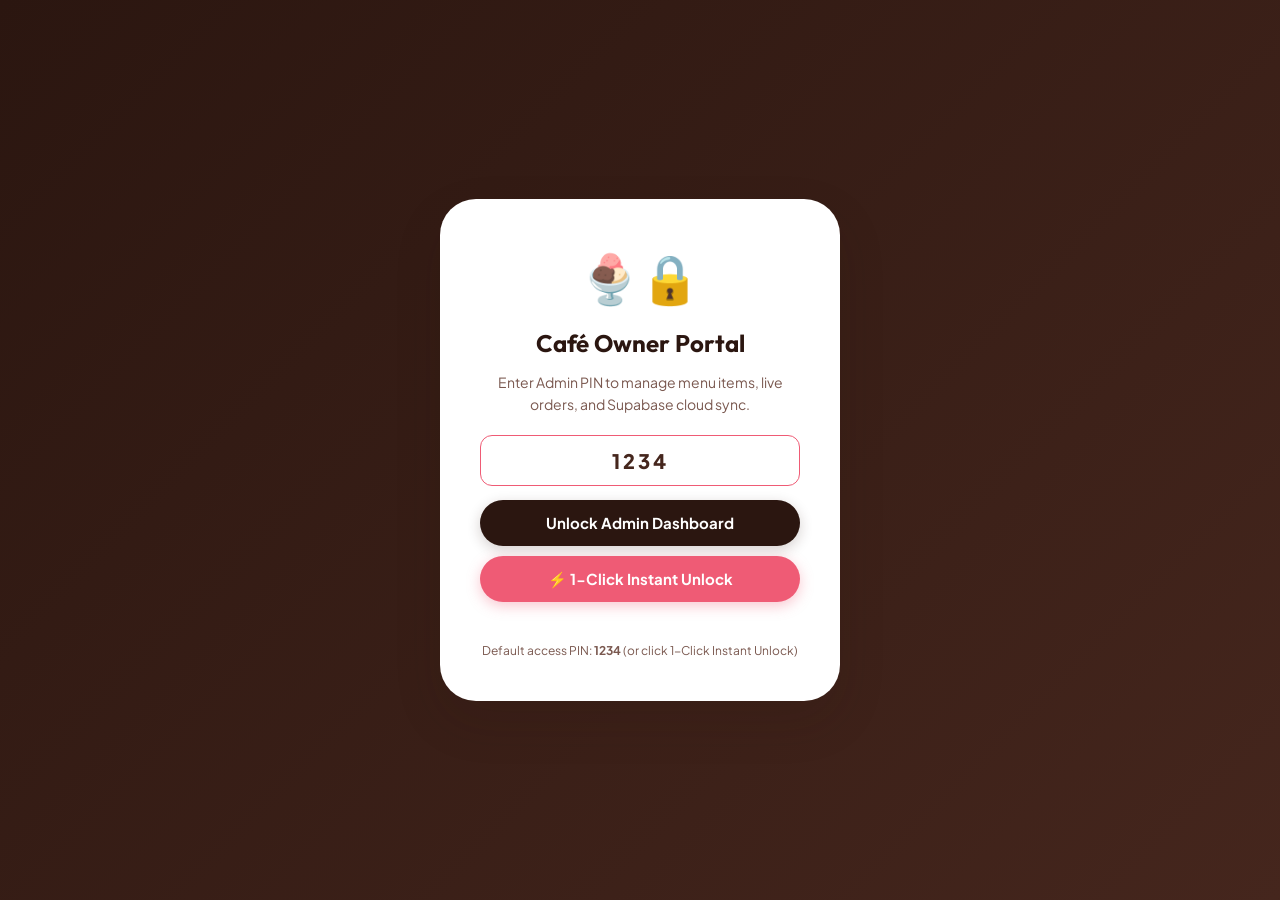
==== admin.html @ 14fc700f "first commit" ====
<!DOCTYPE html>
<html lang="en">
<head>
  <meta charset="UTF-8">
  <meta name="viewport" content="width=device-width, initial-scale=1.0">
  <title>Scoop & Sizzle — Café Admin & Supabase Manager</title>
  <meta name="robots" content="noindex, nofollow">

  <link rel="stylesheet" href="styles/variables.css">
  <link rel="stylesheet" href="styles/main.css">
  <link rel="stylesheet" href="styles/components.css">
  <link rel="stylesheet" href="styles/cart.css">

  <style>
    body {
      background-color: #F8F4EE;
      min-height: 100vh;
      display: flex;
      flex-direction: column;
    }

    /* Admin Navigation */
    .admin-navbar {
      background-color: var(--color-chocolate-dark);
      color: var(--color-white);
      padding: 0.85rem 1.5rem;
      display: flex;
      align-items: center;
      justify-content: space-between;
      box-shadow: 0 4px 16px rgba(43, 22, 16, 0.15);
      position: sticky;
      top: 0;
      z-index: 100;
    }

    .admin-brand {
      display: flex;
      align-items: center;
      gap: 0.75rem;
      font-weight: 800;
      font-size: 1.15rem;
    }

    .admin-pill-status {
      display: inline-flex;
      align-items: center;
      gap: 0.4rem;
      padding: 0.3rem 0.75rem;
      border-radius: var(--radius-pill);
      font-size: 0.75rem;
      font-weight: 700;
      background-color: rgba(255, 255, 255, 0.12);
    }

    .admin-pill-status.connected {
      background-color: #10B981;
      color: #FFFFFF;
    }

    .admin-pill-status.warning {
      background-color: #F59E0B;
      color: #FFFFFF;
    }

    /* Admin Container & Layout */
    .admin-main {
      flex-grow: 1;
      max-width: 1280px;
      width: 100%;
      margin: 2rem auto;
      padding: 0 1.25rem;
    }

    /* Admin Tabs */
    .admin-nav-tabs {
      display: flex;
      gap: 0.5rem;
      margin-bottom: 1.75rem;
      border-bottom: 2px solid var(--color-chocolate-border);
      padding-bottom: 0.5rem;
      overflow-x: auto;
    }

    .admin-tab-btn {
      padding: 0.65rem 1.25rem;
      font-weight: 800;
      font-size: 0.9375rem;
      color: var(--color-chocolate-muted);
      border-radius: var(--radius-sm);
      transition: all var(--transition-fast);
      display: flex;
      align-items: center;
      gap: 0.5rem;
      white-space: nowrap;
    }

    .admin-tab-btn:hover {
      color: var(--color-chocolate-dark);
      background-color: var(--color-vanilla-warm);
    }

    .admin-tab-btn.active {
      color: var(--color-white);
      background-color: var(--color-chocolate-dark);
    }

    /* Stats Grid */
    .stats-cards-grid {
      display: grid;
      grid-template-columns: repeat(auto-fit, minmax(220px, 1fr));
      gap: 1.25rem;
      margin-bottom: 2rem;
    }

    .stats-card {
      background-color: var(--color-white);
      padding: 1.5rem;
      border-radius: var(--radius-lg);
      border: 1px solid var(--color-chocolate-border);
      box-shadow: var(--shadow-sm);
      display: flex;
      flex-direction: column;
    }

    .stats-card-val {
      font-family: var(--font-heading);
      font-size: 2.2rem;
      font-weight: 900;
      color: var(--color-chocolate-dark);
      margin-bottom: 0.2rem;
    }

    .stats-card-label {
      font-size: 0.8125rem;
      font-weight: 700;
      color: var(--color-chocolate-muted);
      text-transform: uppercase;
      letter-spacing: 0.05em;
    }

    /* Admin Table Styling */
    .admin-panel-card {
      background-color: var(--color-white);
      border-radius: var(--radius-lg);
      border: 1px solid var(--color-chocolate-border);
      box-shadow: var(--shadow-sm);
      padding: 1.5rem;
      margin-bottom: 2rem;
    }

    .panel-header-actions {
      display: flex;
      justify-content: space-between;
      align-items: center;
      flex-wrap: wrap;
      gap: 1rem;
      margin-bottom: 1.5rem;
    }

    .admin-table-wrap {
      overflow-x: auto;
    }

    .admin-table {
      width: 100%;
      border-collapse: collapse;
      text-align: left;
      font-size: 0.875rem;
    }

    .admin-table th {
      padding: 0.875rem 1rem;
      background-color: var(--color-vanilla-warm);
      color: var(--color-chocolate-dark);
      font-weight: 800;
      border-bottom: 2px solid var(--color-chocolate-border);
      white-space: nowrap;
    }

    .admin-table td {
      padding: 0.875rem 1rem;
      border-bottom: 1px solid var(--color-vanilla-deep);
      vertical-align: middle;
    }

    .admin-table tr:hover td {
      background-color: var(--color-vanilla-light);
    }

    .table-thumb {
      width: 48px;
      height: 48px;
      border-radius: 8px;
      object-fit: cover;
      background-color: var(--color-vanilla-warm);
    }

    .badge-status {
      display: inline-block;
      padding: 0.25rem 0.6rem;
      border-radius: var(--radius-pill);
      font-size: 0.75rem;
      font-weight: 800;
      text-transform: uppercase;
    }

    .badge-status.new { background: #FEF3C7; color: #92400E; }
    .badge-status.preparing { background: #DBEAFE; color: #1E40AF; }
    .badge-status.ready { background: #D1FAE5; color: #065F46; }
    .badge-status.completed { background: #E5E7EB; color: #374151; }

    /* Modal Styling */
    .admin-modal-backdrop {
      position: fixed;
      inset: 0;
      background-color: rgba(43, 22, 16, 0.65);
      backdrop-filter: blur(4px);
      z-index: 300;
      display: none;
      align-items: center;
      justify-content: center;
      padding: 1rem;
    }

    .admin-modal-backdrop.open {
      display: flex;
    }

    .admin-modal {
      background-color: var(--color-white);
      border-radius: var(--radius-xl);
      max-width: 580px;
      width: 100%;
      max-height: 90vh;
      overflow-y: auto;
      padding: 2rem;
      box-shadow: var(--shadow-float);
      border: 1px solid var(--color-chocolate-border);
    }

    .admin-form-group {
      margin-bottom: 1.15rem;
      display: flex;
      flex-direction: column;
      gap: 0.35rem;
    }

    .admin-form-group label {
      font-size: 0.8125rem;
      font-weight: 700;
      color: var(--color-chocolate-dark);
    }

    .admin-form-input, .admin-form-select, .admin-form-textarea {
      width: 100%;
      padding: 0.75rem 1rem;
      border-radius: var(--radius-sm);
      border: 1.5px solid var(--color-chocolate-border);
      font-size: 0.9375rem;
    }

    .admin-form-input:focus, .admin-form-textarea:focus {
      outline: none;
      border-color: var(--color-strawberry);
    }

    /* SQL Snippet Box */
    .sql-box {
      background-color: #1E1E2E;
      color: #CDD6F4;
      font-family: monospace;
      padding: 1.25rem;
      border-radius: var(--radius-md);
      overflow-x: auto;
      font-size: 0.8125rem;
      line-height: 1.6;
      max-height: 340px;
      white-space: pre-wrap;
    }

    /* Login Overlay */
    .admin-auth-lock {
      position: fixed;
      inset: 0;
      background: linear-gradient(135deg, var(--color-chocolate-dark) 0%, #45261D 100%);
      z-index: 999;
      display: flex;
      align-items: center;
      justify-content: center;
      padding: 1rem;
    }

    .auth-card {
      background: var(--color-white);
      padding: 2.5rem;
      border-radius: var(--radius-xl);
      max-width: 400px;
      width: 100%;
      text-align: center;
      box-shadow: var(--shadow-float);
    }
  </style>
</head>
<body>

  <!-- ADMIN AUTHENTICATION LOCK -->
  <div id="authLockModal" class="admin-auth-lock">
    <div class="auth-card">
      <div style="font-size: 3rem; margin-bottom: 0.5rem;">🍨🔒</div>
      <h2 style="font-family: var(--font-heading); color: var(--color-chocolate-dark); margin-bottom: 0.5rem;">Café Owner Portal</h2>
      <p style="color: var(--color-chocolate-muted); font-size: 0.875rem; margin-bottom: 1.25rem;">Enter Admin PIN to manage menu items, live orders, and Supabase cloud sync.</p>
      
      <form id="authPinForm">
        <input type="text" id="authPinInput" class="admin-form-input" placeholder="Enter PIN (e.g. 1234)" value="1234" style="text-align: center; font-size: 1.25rem; font-weight: 800; letter-spacing: 0.15em; margin-bottom: 0.85rem;" autofocus>
        <button type="submit" id="submitPinBtn" class="btn btn-primary" style="width: 100%;">Unlock Admin Dashboard</button>
        <button type="button" id="quickUnlockBtn" class="btn btn-strawberry" style="width: 100%; margin-top: 0.65rem;">
          ⚡ 1-Click Instant Unlock
        </button>
        <div id="pinErrorMsg" style="color: var(--color-strawberry-deep); font-weight: 700; font-size: 0.8125rem; margin-top: 0.75rem; min-height: 1.2rem;"></div>
      </form>
      <p style="font-size: 0.75rem; color: var(--color-chocolate-muted); margin-top: 0.5rem;">
        Default access PIN: <strong>1234</strong> (or click 1-Click Instant Unlock)
      </p>
    </div>
  </div>

  <!-- TOP ADMIN NAVBAR -->
  <header class="admin-navbar">
    <div class="admin-brand">
      <span>🍦</span>
      <span>Scoop & Sizzle Admin</span>
    </div>

    <div style="display: flex; align-items: center; gap: 1rem;">
      <div id="supabaseStatusBadge" class="admin-pill-status warning">
        <span>⚡</span> <span id="supabaseStatusText">Connecting Supabase...</span>
      </div>
      <a href="index.html" class="btn btn-cream" style="padding: 0.4rem 1rem; font-size: 0.8125rem;">
        View Live Store →
      </a>
      <button id="logoutBtn" class="btn btn-outline" style="color: #fff; border-color: rgba(255,255,255,0.4); padding: 0.4rem 0.8rem; font-size: 0.8125rem;">
        Exit
      </button>
    </div>
  </header>

  <main class="admin-main">
    <!-- NAVIGATION TABS -->
    <nav class="admin-nav-tabs">
      <button class="admin-tab-btn active" data-tab="dashboard">📊 Dashboard</button>
      <button class="admin-tab-btn" data-tab="menu">🍨 Menu Manager (<span id="totalMenuCount">18</span>)</button>
      <button class="admin-tab-btn" data-tab="orders">📋 Customer Orders (<span id="totalOrdersCount">0</span>)</button>
      <button class="admin-tab-btn" data-tab="settings">⚙️ Store Settings</button>
      <button class="admin-tab-btn" data-tab="supabase">🗄️ Supabase Cloud</button>
    </nav>

    <!-- TAB 1: DASHBOARD OVERVIEW -->
    <section id="tab-dashboard" class="admin-tab-content">
      <div class="stats-cards-grid">
        <div class="stats-card">
          <div class="stats-card-val" id="statItemsCount">18</div>
          <div class="stats-card-label">Total Menu Items</div>
        </div>
        <div class="stats-card">
          <div class="stats-card-val" id="statCategoriesCount">5</div>
          <div class="stats-card-label">Active Categories</div>
        </div>
        <div class="stats-card">
          <div class="stats-card-val" id="statOrdersCount">0</div>
          <div class="stats-card-label">Logged Orders</div>
        </div>
        <div class="stats-card">
          <div class="stats-card-val" id="statEstRevenue">$0.00</div>
          <div class="stats-card-label">Estimated Revenue</div>
        </div>
      </div>

      <!-- Quick Action Panel -->
      <div class="admin-panel-card">
        <div class="panel-header-actions">
          <div>
            <h3 style="font-family: var(--font-heading); color: var(--color-chocolate-dark);">Supabase Cloud Integration</h3>
            <p style="color: var(--color-chocolate-muted); font-size: 0.875rem;">Connected to project <strong>cvrqfqmketfhcrdlqcws</strong> with publishable & JWT keys.</p>
          </div>
          <div style="display: flex; gap: 0.5rem; flex-wrap: wrap;">
            <button id="btnOpenSqlModal" class="btn btn-primary" style="padding: 0.55rem 1rem; font-size: 0.8125rem;">
              📜 Run SQL Schema in Supabase
            </button>
            <button id="btnSyncWithCloud" class="btn btn-strawberry" style="padding: 0.55rem 1rem; font-size: 0.8125rem;">
              ☁️ Test Cloud Sync
            </button>
          </div>
        </div>
        <div id="connectionDiagnostic" style="padding: 1rem; background: var(--color-vanilla-warm); border-radius: var(--radius-sm); font-size: 0.875rem;">
          Checking database connection and schema tables...
        </div>
      </div>
    </section>

    <!-- TAB 2: MENU MANAGER -->
    <section id="tab-menu" class="admin-tab-content" style="display: none;">
      <div class="admin-panel-card">
        <div class="panel-header-actions">
          <div style="display: flex; gap: 0.75rem; align-items: center; flex-wrap: wrap;">
            <input type="text" id="adminMenuSearch" class="admin-form-input" placeholder="Search menu..." style="max-width: 260px;">
            <select id="adminCategoryFilter" class="admin-form-select" style="max-width: 200px;">
              <option value="all">All Categories</option>
              <option value="ice-cream">Ice Cream</option>
              <option value="shakes">Thick Shakes</option>
              <option value="sundaes-waffles">Sundaes & Waffles</option>
              <option value="burgers">Burgers & Sandwiches</option>
              <option value="hot-snacks">Fries & Hot Snacks</option>
            </select>
          </div>
          <button id="btnAddNewItem" class="btn btn-strawberry">
            + Add New Menu Item
          </button>
        </div>

        <div class="admin-table-wrap">
          <table class="admin-table">
            <thead>
              <tr>
                <th>Image</th>
                <th>Item Name</th>
                <th>Category</th>
                <th>Price</th>
                <th>Badge</th>
                <th>Dietary</th>
                <th>Actions</th>
              </tr>
            </thead>
            <tbody id="adminMenuTableBody">
              <!-- Rendered via JS -->
            </tbody>
          </table>
        </div>
      </div>
    </section>

    <!-- TAB 3: CUSTOMER ORDERS -->
    <section id="tab-orders" class="admin-tab-content" style="display: none;">
      <div class="admin-panel-card">
        <div class="panel-header-actions">
          <div>
            <h3 style="font-family: var(--font-heading); color: var(--color-chocolate-dark);">Incoming Customer Orders</h3>
            <p style="color: var(--color-chocolate-muted); font-size: 0.875rem;">Orders submitted via the WhatsApp order tray are automatically tracked here.</p>
          </div>
          <button id="btnRefreshOrders" class="btn btn-outline" style="padding: 0.5rem 1rem;">
            🔄 Refresh
          </button>
        </div>

        <div class="admin-table-wrap">
          <table class="admin-table">
            <thead>
              <tr>
                <th>Order ID</th>
                <th>Customer</th>
                <th>Type</th>
                <th>Items Ordered</th>
                <th>Total</th>
                <th>Status</th>
                <th>Action</th>
              </tr>
            </thead>
            <tbody id="adminOrdersTableBody">
              <!-- Rendered via JS -->
            </tbody>
          </table>
        </div>
      </div>
    </section>

    <!-- TAB 4: STORE SETTINGS -->
    <section id="tab-settings" class="admin-tab-content" style="display: none;">
      <div class="admin-panel-card" style="max-width: 720px; margin: 0 auto;">
        <h3 style="font-family: var(--font-heading); color: var(--color-chocolate-dark); margin-bottom: 1.25rem;">Café Store Configuration</h3>
        
        <form id="storeSettingsForm">
          <div class="admin-form-group">
            <label>Café Name</label>
            <input type="text" id="settingStoreName" class="admin-form-input" value="Scoop & Sizzle">
          </div>
          <div class="admin-form-group">
            <label>Tagline</label>
            <input type="text" id="settingTagline" class="admin-form-input" value="Scoops of Happiness. Bites of Heaven.">
          </div>
          <div class="admin-form-group">
            <label>WhatsApp Number (With country code, e.g. +15557266779)</label>
            <input type="text" id="settingWhatsApp" class="admin-form-input" value="+15557266779">
          </div>
          <div class="admin-form-group">
            <label>Physical Address</label>
            <input type="text" id="settingAddress" class="admin-form-input" value="142 Artisan Boulevard, Sweet Valley, CA 90210">
          </div>
          <div class="admin-form-group">
            <label>Currency Symbol</label>
            <input type="text" id="settingCurrency" class="admin-form-input" value="$" style="max-width: 80px;">
          </div>
          <div class="admin-form-group">
            <label>Top Announcement Bar Promo Text</label>
            <input type="text" id="settingAnnouncement" class="admin-form-input" value="Get a free Scoop with any Gourmet Smash Combo this week! Order via WhatsApp.">
          </div>

          <button type="submit" class="btn btn-primary" style="margin-top: 1rem;">
            💾 Save Settings & Update Store
          </button>
        </form>
      </div>
    </section>

    <!-- TAB 5: SUPABASE CLOUD SETUP & SQL -->
    <section id="tab-supabase" class="admin-tab-content" style="display: none;">
      <div class="admin-panel-card">
        <h3 style="font-family: var(--font-heading); color: var(--color-chocolate-dark); margin-bottom: 0.5rem;">Supabase Cloud Connection Details</h3>
        <p style="color: var(--color-chocolate-muted); font-size: 0.875rem; margin-bottom: 1.5rem;">
          Your Supabase instance is configured with Project URL: <code>https://cvrqfqmketfhcrdlqcws.supabase.co</code>.
        </p>

        <div style="background: var(--color-vanilla-warm); padding: 1.25rem; border-radius: var(--radius-md); margin-bottom: 1.5rem;">
          <h4 style="font-weight: 800; color: var(--color-chocolate-dark); margin-bottom: 0.5rem;">🚀 1-Click Database Setup Instructions</h4>
          <ol style="margin-left: 1.5rem; font-size: 0.875rem; line-height: 1.7;">
            <li>Open the Supabase SQL Editor: <a href="https://supabase.com/dashboard/project/cvrqfqmketfhcrdlqcws/sql" target="_blank" rel="noopener" style="color: var(--color-strawberry-deep); font-weight: 700; text-decoration: underline;">Click here to open SQL Editor</a>.</li>
            <li>Click <strong>Copy SQL Schema Script</strong> below.</li>
            <li>Paste into the Supabase SQL query window and click <strong>Run</strong>.</li>
            <li>That's it! Your tables (<code>menu_items</code>, <code>orders</code>, <code>categories</code>) will be created and seeded with all initial data.</li>
          </ol>
          <button id="btnCopySql" class="btn btn-primary" style="margin-top: 1rem;">
            📋 Copy SQL Schema Script to Clipboard
          </button>
        </div>

        <h4 style="font-weight: 800; margin-bottom: 0.75rem;">Full Database SQL Schema (`supabase_schema.sql`):</h4>
        <div class="sql-box" id="sqlDisplayBox">Loading SQL schema...</div>
      </div>
    </section>
  </main>

  <!-- ADD / EDIT MENU ITEM MODAL -->
  <div id="itemModalBackdrop" class="admin-modal-backdrop">
    <div class="admin-modal">
      <div style="display: flex; justify-content: space-between; align-items: center; margin-bottom: 1.5rem;">
        <h3 id="modalTitle" style="font-family: var(--font-heading); color: var(--color-chocolate-dark);">Add Menu Item</h3>
        <button id="btnCloseModal" style="font-size: 1.25rem; cursor: pointer;">✕</button>
      </div>

      <form id="itemForm">
        <input type="hidden" id="itemId">

        <div class="admin-form-group">
          <label for="itemName">Item Name *</label>
          <input type="text" id="itemName" class="admin-form-input" required placeholder="e.g. Pistachio Gelato Delight">
        </div>

        <div class="admin-form-group">
          <label for="itemCategory">Category *</label>
          <select id="itemCategory" class="admin-form-select" required>
            <option value="ice-cream">Handcrafted Ice Cream</option>
            <option value="shakes">Velvet Thick Shakes</option>
            <option value="sundaes-waffles">Sundaes & Waffles</option>
            <option value="burgers">Burgers & Sandwiches</option>
            <option value="hot-snacks">Fries & Hot Snacks</option>
          </select>
        </div>

        <div class="admin-form-group">
          <label for="itemPrice">Price ($) *</label>
          <input type="number" id="itemPrice" class="admin-form-input" step="0.05" min="0" required placeholder="e.g. 5.95">
        </div>

        <div class="admin-form-group">
          <label for="itemDesc">Description</label>
          <textarea id="itemDesc" class="admin-form-textarea" rows="3" placeholder="Appetizing description..."></textarea>
        </div>

        <div class="admin-form-group">
          <label for="itemImage">Image URL</label>
          <input type="url" id="itemImage" class="admin-form-input" placeholder="https://images.unsplash.com/...">
        </div>

        <div style="display: grid; grid-template-columns: 1fr 1fr; gap: 1rem; margin-bottom: 1rem;">
          <div class="admin-form-group">
            <label for="itemBadge">Badge / Label</label>
            <input type="text" id="itemBadge" class="admin-form-input" placeholder="e.g. Bestseller, Chef Pick">
          </div>
          <div class="admin-form-group">
            <label for="itemCalories">Calories</label>
            <input type="text" id="itemCalories" class="admin-form-input" placeholder="e.g. 320 kcal">
          </div>
        </div>

        <div style="display: flex; gap: 1.5rem; margin-bottom: 1.5rem;">
          <label style="display: flex; align-items: center; gap: 0.5rem; font-weight: 700; font-size: 0.875rem;">
            <input type="checkbox" id="itemBestseller"> Featured Bestseller
          </label>
          <label style="display: flex; align-items: center; gap: 0.5rem; font-weight: 700; font-size: 0.875rem;">
            <input type="checkbox" id="itemIsVeg" checked> Vegetarian 🌱
          </label>
        </div>

        <div style="display: flex; gap: 0.75rem; justify-content: flex-end;">
          <button type="button" id="btnCancelModal" class="btn btn-cream">Cancel</button>
          <button type="submit" class="btn btn-primary">Save Item</button>
        </div>
      </form>
    </div>
  </div>

  <div class="toast-container" id="adminToastContainer"></div>

  <script type="module" src="scripts/adminApp.js"></script>
</body>
</html>
---- styles/variables.css ----
/* ==========================================================================
   Scoop & Sizzle - CSS Custom Properties & Design Tokens
   ========================================================================== */

:root {
  /* Brand Color Palette */
  --color-vanilla-light: #FFFDF9;
  --color-vanilla-cream: #FAF3EA;
  --color-vanilla-warm: #F4EAE0;
  --color-vanilla-deep: #EBDCCD;

  --color-chocolate-dark: #2B1610;
  --color-chocolate-body: #45261D;
  --color-chocolate-muted: #7A584F;
  --color-chocolate-border: #E8D9CE;

  --color-strawberry: #EF5B75;
  --color-strawberry-hover: #D9445E;
  --color-strawberry-soft: #FDECEF;
  --color-strawberry-deep: #B32842;

  --color-pistachio: #4A7A51;
  --color-pistachio-soft: #EBF4ED;
  --color-pistachio-border: #C8E2CB;

  --color-caramel: #CE7F31;
  --color-caramel-soft: #FEF4E8;

  --color-white: #FFFFFF;
  --color-dark-overlay: rgba(43, 22, 16, 0.6);

  /* Typography */
  --font-heading: 'Outfit', 'Plus Jakarta Sans', -apple-system, BlinkMacSystemFont, 'Segoe UI', Roboto, sans-serif;
  --font-body: 'Plus Jakarta Sans', -apple-system, BlinkMacSystemFont, 'Segoe UI', Roboto, sans-serif;
  --font-serif: 'Playfair Display', Georgia, serif;

  /* Elevation Shadows */
  --shadow-sm: 0 2px 8px rgba(43, 22, 16, 0.05);
  --shadow-md: 0 8px 24px rgba(43, 22, 16, 0.08);
  --shadow-lg: 0 16px 40px rgba(43, 22, 16, 0.12);
  --shadow-card: 0 10px 30px rgba(43, 22, 16, 0.06);
  --shadow-float: 0 20px 48px rgba(43, 22, 16, 0.14);

  /* Radii */
  --radius-xs: 6px;
  --radius-sm: 12px;
  --radius-md: 18px;
  --radius-lg: 28px;
  --radius-xl: 36px;
  --radius-arch: 140px 140px 28px 28px;
  --radius-arch-top: 180px 180px 0 0;
  --radius-pill: 9999px;

  /* Transitions */
  --transition-fast: 160ms cubic-bezier(0.2, 0.8, 0.2, 1);
  --transition-normal: 260ms cubic-bezier(0.2, 0.8, 0.2, 1);
  --transition-smooth: 400ms cubic-bezier(0.16, 1, 0.3, 1);

  /* Layout & Sizing */
  --max-content-width: 1240px;
  --header-height: 76px;
  --announcement-height: 40px;
  
  /* Safe Area Insets for Mobile */
  --safe-top: env(safe-area-inset-top, 0px);
  --safe-bottom: env(safe-area-inset-bottom, 0px);
  --safe-left: env(safe-area-inset-left, 0px);
  --safe-right: env(safe-area-inset-right, 0px);
}
---- styles/main.css ----
/* ==========================================================================
   Scoop & Sizzle - Main Stylesheet
   ========================================================================== */

@import url('https://fonts.googleapis.com/css2?family=Outfit:wght@400;500;600;700;800;900&family=Playfair+Display:ital,wght@0,600;0,700;1,600&family=Plus+Jakarta+Sans:wght@400;500;600;700&display=swap');

/* --- Reset & Global Baseline --- */
*, *::before, *::after {
  box-sizing: border-box;
  margin: 0;
  padding: 0;
}

html {
  scroll-behavior: smooth;
  -webkit-text-size-adjust: 100%;
  font-size: 16px;
}

body {
  font-family: var(--font-body);
  background-color: var(--color-vanilla-light);
  color: var(--color-chocolate-body);
  line-height: 1.6;
  overflow-x: hidden;
  width: 100%;
  min-height: 100vh;
  -webkit-font-smoothing: antialiased;
  -moz-osx-font-smoothing: grayscale;
}

body.drawer-open {
  overflow: hidden;
}

img {
  max-width: 100%;
  height: auto;
  display: block;
}

button, input, select, textarea {
  font-family: inherit;
  font-size: inherit;
  color: inherit;
}

button {
  cursor: pointer;
  border: none;
  background: none;
  outline: none;
  touch-action: manipulation;
}

a {
  color: inherit;
  text-decoration: none;
  transition: color var(--transition-fast);
}

ul, ol {
  list-style: none;
}

/* --- Container & Layout --- */
.container {
  width: 100%;
  max-width: var(--max-content-width);
  margin-left: auto;
  margin-right: auto;
  padding-left: clamp(1rem, 4vw, 2rem);
  padding-right: clamp(1rem, 4vw, 2rem);
}

.section {
  padding: clamp(3.5rem, 8vw, 6.5rem) 0;
  position: relative;
}

.section-warm {
  background-color: var(--color-vanilla-cream);
}

.section-cream {
  background-color: var(--color-vanilla-warm);
}

/* --- Section Headers --- */
.section-header {
  text-align: center;
  max-width: 680px;
  margin: 0 auto clamp(2rem, 5vw, 3.5rem);
}

.section-header.text-left {
  text-align: left;
  margin-left: 0;
}

.section-tag {
  display: inline-flex;
  align-items: center;
  gap: 0.5rem;
  background-color: var(--color-strawberry-soft);
  color: var(--color-strawberry-deep);
  font-size: 0.8125rem;
  font-weight: 700;
  text-transform: uppercase;
  letter-spacing: 0.08em;
  padding: 0.4rem 1rem;
  border-radius: var(--radius-pill);
  margin-bottom: 0.875rem;
  border: 1px solid rgba(239, 91, 117, 0.2);
}

.section-tag.pistachio {
  background-color: var(--color-pistachio-soft);
  color: var(--color-pistachio);
  border-color: var(--color-pistachio-border);
}

.section-title {
  font-family: var(--font-heading);
  font-size: clamp(2rem, 5vw, 3rem);
  font-weight: 800;
  color: var(--color-chocolate-dark);
  line-height: 1.15;
  letter-spacing: -0.02em;
  margin-bottom: 0.875rem;
}

.section-subtitle {
  font-size: clamp(0.95rem, 2vw, 1.125rem);
  color: var(--color-chocolate-muted);
  line-height: 1.6;
}

/* --- Announcement Bar --- */
.announcement-bar {
  background-color: var(--color-chocolate-dark);
  color: var(--color-vanilla-light);
  font-size: 0.8125rem;
  padding: 0.55rem 1rem;
  position: relative;
  z-index: 101;
  border-bottom: 1px solid rgba(255, 255, 255, 0.08);
}

.announcement-inner {
  display: flex;
  align-items: center;
  justify-content: center;
  gap: 0.75rem;
  flex-wrap: wrap;
  text-align: center;
}

.announcement-badge {
  background-color: var(--color-strawberry);
  color: var(--color-white);
  font-size: 0.6875rem;
  font-weight: 800;
  padding: 0.2rem 0.6rem;
  border-radius: var(--radius-pill);
  letter-spacing: 0.04em;
  text-transform: uppercase;
}

.announcement-text {
  font-weight: 500;
}

.announcement-link {
  color: #FFAEBC;
  font-weight: 700;
  text-decoration: underline;
  text-underline-offset: 3px;
}

.announcement-link:hover {
  color: var(--color-white);
}

/* --- Sticky Navigation --- */
.site-header {
  position: sticky;
  top: 0;
  z-index: 100;
  background-color: rgba(253, 249, 243, 0.94);
  backdrop-filter: blur(14px);
  -webkit-backdrop-filter: blur(14px);
  border-bottom: 1px solid var(--color-chocolate-border);
  transition: all var(--transition-normal);
}

.site-header.scrolled {
  box-shadow: 0 4px 20px rgba(43, 22, 16, 0.06);
}

.nav-container {
  display: flex;
  align-items: center;
  justify-content: space-between;
  height: var(--header-height);
  gap: 1.5rem;
}

/* Logo */
.brand-logo {
  display: inline-flex;
  align-items: center;
  gap: 0.625rem;
  font-family: var(--font-heading);
  font-size: 1.45rem;
  font-weight: 900;
  color: var(--color-chocolate-dark);
  letter-spacing: -0.02em;
  user-select: none;
}

.brand-icon {
  width: 38px;
  height: 38px;
  background: linear-gradient(135deg, var(--color-strawberry) 0%, #E83F60 100%);
  color: var(--color-white);
  border-radius: 12px;
  display: flex;
  align-items: center;
  justify-content: center;
  font-size: 1.25rem;
  box-shadow: 0 4px 10px rgba(239, 91, 117, 0.35);
  transform: rotate(-4deg);
  transition: transform var(--transition-fast);
}

.brand-logo:hover .brand-icon {
  transform: rotate(4deg) scale(1.05);
}

.brand-name {
  display: flex;
  flex-direction: column;
}

.brand-name-main {
  line-height: 1;
}

.brand-name-sub {
  font-size: 0.625rem;
  text-transform: uppercase;
  letter-spacing: 0.16em;
  color: var(--color-strawberry-deep);
  font-weight: 700;
  margin-top: 3px;
}

/* Nav Links Desktop */
.nav-links {
  display: flex;
  align-items: center;
  gap: 2rem;
}

.nav-link {
  font-size: 0.9375rem;
  font-weight: 600;
  color: var(--color-chocolate-body);
  position: relative;
  padding: 0.5rem 0;
}

.nav-link::after {
  content: '';
  position: absolute;
  bottom: 0;
  left: 0;
  width: 0%;
  height: 2px;
  background-color: var(--color-strawberry);
  border-radius: 2px;
  transition: width var(--transition-normal);
}

.nav-link:hover {
  color: var(--color-strawberry);
}

.nav-link:hover::after,
.nav-link.active::after {
  width: 100%;
}

/* Nav Actions */
.nav-actions {
  display: flex;
  align-items: center;
  gap: 0.875rem;
}

/* Buttons */
.btn {
  display: inline-flex;
  align-items: center;
  justify-content: center;
  gap: 0.5rem;
  font-weight: 700;
  font-size: 0.9375rem;
  padding: 0.75rem 1.4rem;
  border-radius: var(--radius-pill);
  transition: all var(--transition-normal);
  white-space: nowrap;
  user-select: none;
  min-height: 46px;
}

.btn-primary {
  background-color: var(--color-chocolate-dark);
  color: var(--color-white);
  box-shadow: 0 4px 14px rgba(43, 22, 16, 0.2);
}

.btn-primary:hover {
  background-color: var(--color-chocolate-body);
  transform: translateY(-2px);
  box-shadow: 0 6px 18px rgba(43, 22, 16, 0.28);
}

.btn-strawberry {
  background-color: var(--color-strawberry);
  color: var(--color-white);
  box-shadow: 0 4px 14px rgba(239, 91, 117, 0.35);
}

.btn-strawberry:hover {
  background-color: var(--color-strawberry-hover);
  transform: translateY(-2px);
  box-shadow: 0 6px 18px rgba(239, 91, 117, 0.45);
}

.btn-outline {
  background-color: transparent;
  color: var(--color-chocolate-dark);
  border: 1.5px solid var(--color-chocolate-dark);
}

.btn-outline:hover {
  background-color: var(--color-chocolate-dark);
  color: var(--color-white);
}

.btn-cream {
  background-color: var(--color-vanilla-warm);
  color: var(--color-chocolate-dark);
}

.btn-cream:hover {
  background-color: var(--color-vanilla-deep);
}

/* Cart Trigger Pill */
.cart-trigger-btn {
  display: inline-flex;
  align-items: center;
  gap: 0.5rem;
  background-color: var(--color-vanilla-warm);
  color: var(--color-chocolate-dark);
  padding: 0.6rem 1rem;
  border-radius: var(--radius-pill);
  font-weight: 700;
  font-size: 0.875rem;
  border: 1px solid var(--color-chocolate-border);
  transition: all var(--transition-fast);
  position: relative;
  min-height: 44px;
}

.cart-trigger-btn:hover {
  background-color: var(--color-strawberry-soft);
  border-color: var(--color-strawberry);
  color: var(--color-strawberry-deep);
}

.cart-badge {
  background-color: var(--color-strawberry);
  color: var(--color-white);
  font-size: 0.6875rem;
  font-weight: 800;
  min-width: 20px;
  height: 20px;
  border-radius: 999px;
  display: inline-flex;
  align-items: center;
  justify-content: center;
  padding: 0 4px;
}

/* Mobile Hamburger Button */
.menu-toggle-btn {
  display: none;
  width: 44px;
  height: 44px;
  border-radius: var(--radius-sm);
  background-color: var(--color-vanilla-warm);
  color: var(--color-chocolate-dark);
  align-items: center;
  justify-content: center;
  font-size: 1.25rem;
  border: 1px solid var(--color-chocolate-border);
  transition: background-color var(--transition-fast);
}

.menu-toggle-btn:hover {
  background-color: var(--color-vanilla-deep);
}

/* --- Mobile Nav Drawer --- */
.mobile-nav-backdrop {
  position: fixed;
  inset: 0;
  background-color: rgba(43, 22, 16, 0.5);
  backdrop-filter: blur(4px);
  z-index: 199;
  opacity: 0;
  visibility: hidden;
  transition: all var(--transition-normal);
}

.mobile-nav-drawer {
  position: fixed;
  top: 0;
  right: -320px;
  width: min(85vw, 320px);
  height: 100vh;
  height: 100dvh;
  background-color: var(--color-vanilla-light);
  z-index: 200;
  padding: 1.5rem;
  display: flex;
  flex-direction: column;
  box-shadow: -8px 0 32px rgba(43, 22, 16, 0.15);
  transition: transform var(--transition-smooth);
  overflow-y: auto;
}

.mobile-nav-active .mobile-nav-backdrop {
  opacity: 1;
  visibility: visible;
}

.mobile-nav-active .mobile-nav-drawer {
  transform: translateX(-320px);
}

.mobile-nav-header {
  display: flex;
  align-items: center;
  justify-content: space-between;
  padding-bottom: 1.25rem;
  border-bottom: 1px solid var(--color-chocolate-border);
  margin-bottom: 1.5rem;
}

.mobile-nav-close {
  width: 40px;
  height: 40px;
  border-radius: var(--radius-pill);
  display: flex;
  align-items: center;
  justify-content: center;
  font-size: 1.2rem;
  color: var(--color-chocolate-dark);
  background-color: var(--color-vanilla-warm);
}

.mobile-nav-links {
  display: flex;
  flex-direction: column;
  gap: 0.75rem;
  margin-bottom: 2rem;
}

.mobile-nav-link {
  font-family: var(--font-heading);
  font-size: 1.2rem;
  font-weight: 700;
  color: var(--color-chocolate-dark);
  padding: 0.75rem 1rem;
  border-radius: var(--radius-sm);
  transition: background-color var(--transition-fast);
  display: flex;
  align-items: center;
  justify-content: space-between;
}

.mobile-nav-link:hover,
.mobile-nav-link:active {
  background-color: var(--color-strawberry-soft);
  color: var(--color-strawberry-deep);
}

.mobile-nav-cta {
  margin-top: auto;
  display: flex;
  flex-direction: column;
  gap: 0.75rem;
}

/* --- Ticker / Marquee Ribbon --- */
.ticker-ribbon {
  background-color: var(--color-chocolate-dark);
  color: var(--color-vanilla-light);
  overflow: hidden;
  padding: 0.875rem 0;
  user-select: none;
  border-top: 1px solid rgba(255, 255, 255, 0.1);
  border-bottom: 1px solid rgba(255, 255, 255, 0.1);
}

.ticker-track {
  display: flex;
  width: max-content;
  animation: tickerSlide 25s linear infinite;
}

.ticker-track:hover {
  animation-play-state: paused;
}

.ticker-item {
  display: inline-flex;
  align-items: center;
  gap: 1.25rem;
  font-family: var(--font-heading);
  font-size: 0.9375rem;
  font-weight: 800;
  text-transform: uppercase;
  letter-spacing: 0.12em;
  padding: 0 1.5rem;
  white-space: nowrap;
}

.ticker-bullet {
  color: var(--color-strawberry);
}

@keyframes tickerSlide {
  0% { transform: translateX(0); }
  100% { transform: translateX(-50%); }
}

/* Focus styles for keyboard accessibility */
:focus-visible {
  outline: 3px solid var(--color-strawberry);
  outline-offset: 3px;
}
---- styles/components.css ----
/* ==========================================================================
   Scoop & Sizzle - Components Stylesheet
   ========================================================================== */

/* --------------------------------------------------------------------------
   HERO SECTION
   -------------------------------------------------------------------------- */
.hero-section {
  padding-top: clamp(2rem, 5vw, 4.5rem);
  padding-bottom: clamp(3rem, 6vw, 5.5rem);
  background: radial-gradient(circle at 85% 20%, rgba(243, 122, 144, 0.12) 0%, transparent 50%),
              radial-gradient(circle at 10% 80%, rgba(217, 138, 60, 0.08) 0%, transparent 45%),
              var(--color-vanilla-light);
  position: relative;
  overflow: hidden;
}

.hero-grid {
  display: grid;
  grid-template-columns: 1.15fr 0.85fr;
  align-items: center;
  gap: clamp(2rem, 5vw, 4.5rem);
}

.hero-content {
  position: relative;
  z-index: 2;
}

.hero-badge-pill {
  display: inline-flex;
  align-items: center;
  gap: 0.5rem;
  background-color: var(--color-strawberry-soft);
  color: var(--color-strawberry-deep);
  border: 1px solid rgba(239, 91, 117, 0.25);
  padding: 0.45rem 1rem;
  border-radius: var(--radius-pill);
  font-size: 0.8125rem;
  font-weight: 700;
  letter-spacing: 0.05em;
  text-transform: uppercase;
  margin-bottom: 1.25rem;
}

.hero-badge-pill .pill-dot {
  width: 8px;
  height: 8px;
  border-radius: 50%;
  background-color: var(--color-strawberry);
  box-shadow: 0 0 0 3px rgba(239, 91, 117, 0.2);
  animation: pulseDot 2s infinite;
}

@keyframes pulseDot {
  0%, 100% { transform: scale(1); opacity: 1; }
  50% { transform: scale(1.3); opacity: 0.7; }
}

.hero-title {
  font-family: var(--font-heading);
  font-size: clamp(2.4rem, 6vw, 4.2rem);
  font-weight: 900;
  line-height: 1.08;
  color: var(--color-chocolate-dark);
  letter-spacing: -0.03em;
  margin-bottom: 1.25rem;
}

.hero-title .title-accent {
  color: var(--color-strawberry);
  position: relative;
  display: inline-block;
}

.hero-description {
  font-size: clamp(1rem, 2vw, 1.2rem);
  color: var(--color-chocolate-muted);
  line-height: 1.65;
  margin-bottom: 2rem;
  max-width: 520px;
}

.hero-ctas {
  display: flex;
  align-items: center;
  gap: 1rem;
  flex-wrap: wrap;
  margin-bottom: 2.5rem;
}

.hero-stats {
  display: flex;
  align-items: center;
  gap: clamp(1.25rem, 3vw, 2.5rem);
  padding-top: 1.75rem;
  border-top: 1px solid var(--color-chocolate-border);
}

.stat-item {
  display: flex;
  flex-direction: column;
}

.stat-value {
  font-family: var(--font-heading);
  font-size: clamp(1.4rem, 3vw, 1.9rem);
  font-weight: 800;
  color: var(--color-chocolate-dark);
  line-height: 1.1;
}

.stat-label {
  font-size: 0.8125rem;
  color: var(--color-chocolate-muted);
  font-weight: 600;
}

/* Hero Visual Showcase */
.hero-visual {
  position: relative;
  display: flex;
  justify-content: center;
}

.hero-arch-wrapper {
  position: relative;
  width: 100%;
  max-width: 440px;
}

.hero-arch-card {
  width: 100%;
  aspect-ratio: 4 / 5;
  border-radius: var(--radius-arch);
  overflow: hidden;
  box-shadow: var(--shadow-float);
  border: 8px solid var(--color-white);
  position: relative;
  background-color: var(--color-vanilla-cream);
}

.hero-arch-card img {
  width: 100%;
  height: 100%;
  object-fit: cover;
  transition: transform 0.6s cubic-bezier(0.16, 1, 0.3, 1);
}

.hero-arch-card:hover img {
  transform: scale(1.04);
}

/* Floating Badges */
.floating-badge {
  position: absolute;
  background-color: var(--color-white);
  padding: 0.875rem 1.125rem;
  border-radius: var(--radius-md);
  box-shadow: var(--shadow-card);
  display: flex;
  align-items: center;
  gap: 0.75rem;
  z-index: 3;
  border: 1px solid rgba(43, 22, 16, 0.06);
  animation: floatSlow 5s ease-in-out infinite;
}

.floating-badge-top {
  top: 8%;
  left: -20px;
}

.floating-badge-bottom {
  bottom: 8%;
  right: -20px;
  animation-delay: -2.5s;
}

.badge-icon-box {
  width: 42px;
  height: 42px;
  border-radius: 12px;
  display: flex;
  align-items: center;
  justify-content: center;
  font-size: 1.25rem;
  flex-shrink: 0;
}

.badge-icon-box.pink {
  background-color: var(--color-strawberry-soft);
  color: var(--color-strawberry-deep);
}

.badge-icon-box.pistachio {
  background-color: var(--color-pistachio-soft);
  color: var(--color-pistachio);
}

.badge-text-primary {
  font-family: var(--font-heading);
  font-size: 0.9375rem;
  font-weight: 800;
  color: var(--color-chocolate-dark);
  line-height: 1.2;
}

.badge-text-secondary {
  font-size: 0.75rem;
  color: var(--color-chocolate-muted);
  font-weight: 500;
}

@keyframes floatSlow {
  0%, 100% { transform: translateY(0); }
  50% { transform: translateY(-8px); }
}

/* --------------------------------------------------------------------------
   CATEGORY EXPLORER
   -------------------------------------------------------------------------- */
.category-grid {
  display: grid;
  grid-template-columns: repeat(5, 1fr);
  gap: 1.25rem;
}

.category-card {
  background-color: var(--color-white);
  border-radius: var(--radius-lg);
  padding: 1.25rem 1rem 1.5rem;
  text-align: center;
  transition: all var(--transition-normal);
  border: 1.5px solid var(--color-chocolate-border);
  display: flex;
  flex-direction: column;
  align-items: center;
  cursor: pointer;
  position: relative;
  overflow: hidden;
}

.category-card:hover {
  transform: translateY(-6px);
  border-color: var(--color-strawberry);
  box-shadow: var(--shadow-card);
}

.category-card.active {
  border-color: var(--color-strawberry);
  background-color: var(--color-strawberry-soft);
}

.category-img-arch {
  width: 100%;
  aspect-ratio: 1 / 1.15;
  border-radius: 100px 100px 16px 16px;
  overflow: hidden;
  margin-bottom: 1rem;
  position: relative;
  background-color: var(--color-vanilla-cream);
}

.category-img-arch img {
  width: 100%;
  height: 100%;
  object-fit: cover;
  transition: transform var(--transition-normal);
}

.category-card:hover .category-img-arch img {
  transform: scale(1.08);
}

.category-card-title {
  font-family: var(--font-heading);
  font-size: 1rem;
  font-weight: 800;
  color: var(--color-chocolate-dark);
  margin-bottom: 0.25rem;
  line-height: 1.25;
}

.category-card-count {
  font-size: 0.75rem;
  font-weight: 600;
  color: var(--color-strawberry-deep);
  background-color: var(--color-strawberry-soft);
  padding: 0.2rem 0.6rem;
  border-radius: var(--radius-pill);
}

/* --------------------------------------------------------------------------
   PRODUCT CARDS (BESTSELLERS & MENU)
   -------------------------------------------------------------------------- */
.product-grid {
  display: grid;
  grid-template-columns: repeat(auto-fill, minmax(280px, 1fr));
  gap: 1.75rem;
}

.product-card {
  background-color: var(--color-white);
  border-radius: var(--radius-lg);
  overflow: hidden;
  border: 1px solid var(--color-chocolate-border);
  transition: all var(--transition-normal);
  display: flex;
  flex-direction: column;
  position: relative;
  box-shadow: var(--shadow-sm);
}

.product-card:hover {
  transform: translateY(-4px);
  box-shadow: var(--shadow-md);
  border-color: rgba(239, 91, 117, 0.4);
}

.product-image-box {
  position: relative;
  width: 100%;
  aspect-ratio: 4 / 3;
  overflow: hidden;
  background-color: var(--color-vanilla-cream);
}

.product-image-box img {
  width: 100%;
  height: 100%;
  object-fit: cover;
  transition: transform 0.5s ease;
}

.product-card:hover .product-image-box img {
  transform: scale(1.06);
}

.product-badge-corner {
  position: absolute;
  top: 12px;
  left: 12px;
  background-color: var(--color-chocolate-dark);
  color: var(--color-white);
  font-size: 0.6875rem;
  font-weight: 800;
  padding: 0.3rem 0.7rem;
  border-radius: var(--radius-pill);
  text-transform: uppercase;
  letter-spacing: 0.05em;
  z-index: 2;
  box-shadow: 0 2px 8px rgba(0, 0, 0, 0.2);
}

.product-badge-corner.bestseller {
  background-color: var(--color-strawberry);
}

.product-badge-dietary {
  position: absolute;
  top: 12px;
  right: 12px;
  background-color: rgba(255, 255, 255, 0.92);
  color: var(--color-pistachio);
  width: 28px;
  height: 28px;
  border-radius: 50%;
  display: flex;
  align-items: center;
  justify-content: center;
  font-size: 0.8125rem;
  box-shadow: 0 2px 6px rgba(0, 0, 0, 0.1);
  z-index: 2;
}

.product-body {
  padding: 1.25rem 1.25rem 1.5rem;
  display: flex;
  flex-direction: column;
  flex-grow: 1;
}

.product-category-label {
  font-size: 0.75rem;
  font-weight: 700;
  text-transform: uppercase;
  letter-spacing: 0.08em;
  color: var(--color-strawberry-deep);
  margin-bottom: 0.35rem;
}

.product-title {
  font-family: var(--font-heading);
  font-size: 1.15rem;
  font-weight: 800;
  color: var(--color-chocolate-dark);
  line-height: 1.3;
  margin-bottom: 0.45rem;
}

.product-desc {
  font-size: 0.875rem;
  color: var(--color-chocolate-muted);
  line-height: 1.5;
  margin-bottom: 1.25rem;
  flex-grow: 1;
  display: -webkit-box;
  -webkit-line-clamp: 2;
  -webkit-box-orient: vertical;
  overflow: hidden;
}

.product-footer {
  display: flex;
  align-items: center;
  justify-content: space-between;
  padding-top: 0.875rem;
  border-top: 1px dashed var(--color-chocolate-border);
  margin-top: auto;
}

.product-price {
  font-family: var(--font-heading);
  font-size: 1.25rem;
  font-weight: 800;
  color: var(--color-chocolate-dark);
}

.add-to-order-btn {
  background-color: var(--color-chocolate-dark);
  color: var(--color-white);
  padding: 0.5rem 1rem;
  border-radius: var(--radius-pill);
  font-size: 0.8125rem;
  font-weight: 700;
  display: inline-flex;
  align-items: center;
  gap: 0.4rem;
  transition: all var(--transition-fast);
  min-height: 38px;
}

.add-to-order-btn:hover {
  background-color: var(--color-strawberry);
  transform: scale(1.03);
}

/* --------------------------------------------------------------------------
   MENU CONTROLS (TABS & SEARCH)
   -------------------------------------------------------------------------- */
.menu-controls {
  margin-bottom: 2.5rem;
  display: flex;
  flex-direction: column;
  gap: 1.25rem;
}

.menu-search-wrapper {
  max-width: 480px;
  width: 100%;
  margin: 0 auto;
  position: relative;
}

.menu-search-input {
  width: 100%;
  padding: 0.875rem 1.25rem 0.875rem 3rem;
  border-radius: var(--radius-pill);
  border: 1.5px solid var(--color-chocolate-border);
  background-color: var(--color-white);
  font-size: 0.9375rem;
  transition: border-color var(--transition-fast);
}

.menu-search-input:focus {
  border-color: var(--color-strawberry);
  outline: none;
  box-shadow: 0 0 0 4px rgba(239, 91, 117, 0.15);
}

.menu-search-icon {
  position: absolute;
  left: 1.1rem;
  top: 50%;
  transform: translateY(-50%);
  color: var(--color-chocolate-muted);
  font-size: 1.1rem;
  pointer-events: none;
}

.menu-tabs {
  display: flex;
  align-items: center;
  justify-content: center;
  gap: 0.625rem;
  flex-wrap: wrap;
}

.menu-tab-btn {
  padding: 0.65rem 1.25rem;
  border-radius: var(--radius-pill);
  background-color: var(--color-white);
  color: var(--color-chocolate-body);
  border: 1px solid var(--color-chocolate-border);
  font-size: 0.875rem;
  font-weight: 700;
  transition: all var(--transition-fast);
}

.menu-tab-btn:hover {
  border-color: var(--color-strawberry);
  color: var(--color-strawberry);
}

.menu-tab-btn.active {
  background-color: var(--color-chocolate-dark);
  color: var(--color-white);
  border-color: var(--color-chocolate-dark);
}

/* --------------------------------------------------------------------------
   SPECIAL OFFERS / COMBOS
   -------------------------------------------------------------------------- */
.offers-grid {
  display: grid;
  grid-template-columns: repeat(auto-fit, minmax(320px, 1fr));
  gap: 1.75rem;
}

.offer-card {
  background-color: var(--color-white);
  border-radius: var(--radius-xl);
  overflow: hidden;
  border: 2px solid var(--color-vanilla-deep);
  position: relative;
  display: flex;
  flex-direction: column;
  transition: transform var(--transition-normal);
}

.offer-card:hover {
  transform: translateY(-5px);
  border-color: var(--color-strawberry);
  box-shadow: var(--shadow-card);
}

.offer-card-image {
  height: 200px;
  position: relative;
}

.offer-card-image img {
  width: 100%;
  height: 100%;
  object-fit: cover;
}

.offer-discount-badge {
  position: absolute;
  bottom: 12px;
  right: 12px;
  background-color: var(--color-strawberry);
  color: var(--color-white);
  font-weight: 800;
  font-size: 0.75rem;
  padding: 0.35rem 0.85rem;
  border-radius: var(--radius-pill);
  box-shadow: 0 4px 10px rgba(0, 0, 0, 0.2);
}

.offer-card-body {
  padding: 1.5rem;
  display: flex;
  flex-direction: column;
  flex-grow: 1;
}

.offer-tag {
  font-size: 0.75rem;
  font-weight: 800;
  color: var(--color-caramel);
  text-transform: uppercase;
  letter-spacing: 0.08em;
  margin-bottom: 0.4rem;
}

.offer-title {
  font-family: var(--font-heading);
  font-size: 1.35rem;
  font-weight: 800;
  color: var(--color-chocolate-dark);
  margin-bottom: 0.6rem;
}

.offer-desc {
  font-size: 0.875rem;
  color: var(--color-chocolate-muted);
  line-height: 1.5;
  margin-bottom: 1.25rem;
}

.offer-includes {
  margin-bottom: 1.5rem;
  display: flex;
  flex-direction: column;
  gap: 0.4rem;
}

.offer-include-item {
  font-size: 0.8125rem;
  color: var(--color-chocolate-dark);
  display: flex;
  align-items: center;
  gap: 0.5rem;
  font-weight: 600;
}

.offer-include-item span.check {
  color: var(--color-pistachio);
  font-weight: 900;
}

.offer-footer {
  display: flex;
  align-items: center;
  justify-content: space-between;
  margin-top: auto;
  padding-top: 1rem;
  border-top: 1px solid var(--color-chocolate-border);
}

.offer-pricing {
  display: flex;
  align-items: baseline;
  gap: 0.5rem;
}

.offer-price-current {
  font-family: var(--font-heading);
  font-size: 1.45rem;
  font-weight: 800;
  color: var(--color-chocolate-dark);
}

.offer-price-orig {
  font-size: 0.875rem;
  color: var(--color-chocolate-muted);
  text-decoration: line-through;
}

/* --------------------------------------------------------------------------
   ABOUT SECTION ("OUR STORY")
   -------------------------------------------------------------------------- */
.about-grid {
  display: grid;
  grid-template-columns: 0.95fr 1.05fr;
  align-items: center;
  gap: clamp(2rem, 5vw, 4.5rem);
}

.about-collage {
  display: grid;
  grid-template-columns: 1fr 1fr;
  gap: 1rem;
  position: relative;
}

.about-img-frame {
  border-radius: var(--radius-lg);
  overflow: hidden;
  box-shadow: var(--shadow-md);
  border: 4px solid var(--color-white);
  background-color: var(--color-vanilla-cream);
}

.about-img-frame.tall {
  border-radius: var(--radius-arch);
  aspect-ratio: 3 / 4;
}

.about-img-frame.stacked {
  aspect-ratio: 1 / 1;
}

.about-img-frame img {
  width: 100%;
  height: 100%;
  object-fit: cover;
}

.about-content-body {
  display: flex;
  flex-direction: column;
}

.about-highlight-box {
  background-color: var(--color-white);
  padding: 1.5rem;
  border-radius: var(--radius-md);
  border-left: 4px solid var(--color-strawberry);
  margin: 1.5rem 0;
  box-shadow: var(--shadow-sm);
}

.about-highlight-quote {
  font-family: var(--font-serif);
  font-size: 1.1rem;
  font-style: italic;
  color: var(--color-chocolate-dark);
  line-height: 1.5;
}

.about-values-list {
  display: grid;
  grid-template-columns: 1fr 1fr;
  gap: 1rem;
  margin-top: 1rem;
}

.about-value-card {
  display: flex;
  align-items: flex-start;
  gap: 0.75rem;
}

.about-value-icon {
  width: 36px;
  height: 36px;
  border-radius: 10px;
  background-color: var(--color-pistachio-soft);
  color: var(--color-pistachio);
  display: flex;
  align-items: center;
  justify-content: center;
  font-size: 1rem;
  flex-shrink: 0;
}

.about-value-title {
  font-family: var(--font-heading);
  font-size: 0.9375rem;
  font-weight: 800;
  color: var(--color-chocolate-dark);
}

.about-value-desc {
  font-size: 0.8125rem;
  color: var(--color-chocolate-muted);
}

/* --------------------------------------------------------------------------
   TESTIMONIALS / MOMENTS
   -------------------------------------------------------------------------- */
.testimonials-grid {
  display: grid;
  grid-template-columns: repeat(auto-fit, minmax(300px, 1fr));
  gap: 1.75rem;
}

.testimonial-card {
  background-color: var(--color-white);
  border-radius: var(--radius-lg);
  padding: 2rem 1.75rem;
  border: 1px solid var(--color-chocolate-border);
  box-shadow: var(--shadow-sm);
  display: flex;
  flex-direction: column;
  position: relative;
}

.testimonial-stars {
  color: #FBBF24;
  font-size: 1rem;
  margin-bottom: 1rem;
}

.testimonial-quote {
  font-size: 0.9375rem;
  color: var(--color-chocolate-body);
  line-height: 1.6;
  font-style: italic;
  margin-bottom: 1.5rem;
  flex-grow: 1;
}

.testimonial-author-box {
  display: flex;
  align-items: center;
  gap: 0.75rem;
  padding-top: 1rem;
  border-top: 1px solid var(--color-vanilla-warm);
}

.testimonial-avatar {
  width: 44px;
  height: 44px;
  border-radius: 50%;
  background: linear-gradient(135deg, var(--color-strawberry-soft) 0%, var(--color-vanilla-warm) 100%);
  display: flex;
  align-items: center;
  justify-content: center;
  font-weight: 800;
  color: var(--color-strawberry-deep);
  font-size: 1rem;
}

.testimonial-name {
  font-family: var(--font-heading);
  font-size: 0.9375rem;
  font-weight: 800;
  color: var(--color-chocolate-dark);
}

.testimonial-fav {
  font-size: 0.75rem;
  color: var(--color-chocolate-muted);
}

/* --------------------------------------------------------------------------
   LOCATION & CONTACT
   -------------------------------------------------------------------------- */
.contact-layout {
  display: grid;
  grid-template-columns: 1fr 1fr;
  gap: 2.5rem;
}

.contact-card-info {
  background-color: var(--color-white);
  border-radius: var(--radius-xl);
  padding: clamp(1.75rem, 4vw, 2.5rem);
  border: 1px solid var(--color-chocolate-border);
  box-shadow: var(--shadow-sm);
  display: flex;
  flex-direction: column;
  gap: 1.5rem;
}

.info-item {
  display: flex;
  align-items: flex-start;
  gap: 1rem;
}

.info-icon-box {
  width: 44px;
  height: 44px;
  border-radius: var(--radius-sm);
  background-color: var(--color-vanilla-warm);
  color: var(--color-chocolate-dark);
  display: flex;
  align-items: center;
  justify-content: center;
  font-size: 1.25rem;
  flex-shrink: 0;
}

.info-label {
  font-size: 0.75rem;
  font-weight: 700;
  text-transform: uppercase;
  letter-spacing: 0.08em;
  color: var(--color-strawberry-deep);
  margin-bottom: 0.2rem;
}

.info-text {
  font-weight: 700;
  color: var(--color-chocolate-dark);
  font-size: 1rem;
  line-height: 1.4;
}

.info-subtext {
  font-size: 0.8125rem;
  color: var(--color-chocolate-muted);
}

.hours-table {
  width: 100%;
  margin-top: 0.5rem;
}

.hours-row {
  display: flex;
  justify-content: space-between;
  padding: 0.4rem 0;
  font-size: 0.875rem;
  border-bottom: 1px dashed var(--color-vanilla-deep);
}

.hours-row:last-child {
  border-bottom: none;
}

.contact-interactive-box {
  background-color: var(--color-chocolate-dark);
  color: var(--color-white);
  border-radius: var(--radius-xl);
  padding: clamp(1.75rem, 4vw, 2.5rem);
  display: flex;
  flex-direction: column;
  justify-content: space-between;
  box-shadow: var(--shadow-md);
  position: relative;
  overflow: hidden;
}

.contact-interactive-box::before {
  content: '';
  position: absolute;
  top: -50px;
  right: -50px;
  width: 180px;
  height: 180px;
  background-color: rgba(239, 91, 117, 0.15);
  border-radius: 50%;
  pointer-events: none;
}

.contact-direct-title {
  font-family: var(--font-heading);
  font-size: 1.75rem;
  font-weight: 800;
  line-height: 1.2;
  margin-bottom: 0.75rem;
}

.contact-direct-desc {
  font-size: 0.9375rem;
  color: rgba(255, 255, 255, 0.75);
  line-height: 1.6;
  margin-bottom: 2rem;
}

.contact-direct-actions {
  display: flex;
  flex-direction: column;
  gap: 1rem;
}

/* --------------------------------------------------------------------------
   FOOTER
   -------------------------------------------------------------------------- */
.site-footer {
  background-color: var(--color-chocolate-dark);
  color: var(--color-vanilla-light);
  padding: 4.5rem 0 2rem;
  border-top: 1px solid rgba(255, 255, 255, 0.08);
}

.footer-grid {
  display: grid;
  grid-template-columns: 1.5fr 1fr 1fr 1.2fr;
  gap: 2.5rem;
  margin-bottom: 3.5rem;
}

.footer-brand-desc {
  color: rgba(255, 255, 255, 0.7);
  font-size: 0.875rem;
  line-height: 1.6;
  margin: 1rem 0 1.5rem;
  max-width: 320px;
}

.footer-social-links {
  display: flex;
  gap: 0.75rem;
}

.footer-social-btn {
  width: 40px;
  height: 40px;
  border-radius: 50%;
  background-color: rgba(255, 255, 255, 0.08);
  display: flex;
  align-items: center;
  justify-content: center;
  color: var(--color-white);
  transition: all var(--transition-fast);
}

.footer-social-btn:hover {
  background-color: var(--color-strawberry);
  transform: translateY(-2px);
}

.footer-heading {
  font-family: var(--font-heading);
  font-size: 1rem;
  font-weight: 800;
  color: var(--color-white);
  letter-spacing: 0.02em;
  margin-bottom: 1.25rem;
}

.footer-links-list {
  display: flex;
  flex-direction: column;
  gap: 0.75rem;
}

.footer-link-item a {
  color: rgba(255, 255, 255, 0.75);
  font-size: 0.875rem;
  transition: color var(--transition-fast);
}

.footer-link-item a:hover {
  color: var(--color-white);
  padding-left: 4px;
}

.footer-allergen-notice {
  background-color: rgba(255, 255, 255, 0.05);
  padding: 1rem;
  border-radius: var(--radius-sm);
  font-size: 0.75rem;
  color: rgba(255, 255, 255, 0.65);
  line-height: 1.5;
  border-left: 3px solid var(--color-strawberry);
}

.footer-bottom {
  padding-top: 2rem;
  border-top: 1px solid rgba(255, 255, 255, 0.08);
  display: flex;
  align-items: center;
  justify-content: space-between;
  flex-wrap: wrap;
  gap: 1rem;
  font-size: 0.8125rem;
  color: rgba(255, 255, 255, 0.6);
}
---- styles/cart.css ----
/* ==========================================================================
   Scoop & Sizzle - Cart Drawer & Ordering Styles
   ========================================================================== */

/* --- Backdrop --- */
.cart-backdrop {
  position: fixed;
  inset: 0;
  background-color: rgba(43, 22, 16, 0.6);
  backdrop-filter: blur(4px);
  -webkit-backdrop-filter: blur(4px);
  z-index: 250;
  opacity: 0;
  visibility: hidden;
  transition: all var(--transition-normal);
}

.cart-open .cart-backdrop {
  opacity: 1;
  visibility: visible;
}

/* --- Slide-Over Drawer --- */
.cart-drawer {
  position: fixed;
  top: 0;
  right: -460px;
  width: min(100vw, 440px);
  height: 100vh;
  height: 100dvh;
  background-color: var(--color-vanilla-light);
  z-index: 260;
  display: flex;
  flex-direction: column;
  box-shadow: -10px 0 40px rgba(43, 22, 16, 0.18);
  transition: transform var(--transition-smooth);
}

.cart-open .cart-drawer {
  transform: translateX(-460px);
}

/* Drawer Header */
.cart-header {
  padding: 1.25rem 1.5rem;
  background-color: var(--color-white);
  border-bottom: 1px solid var(--color-chocolate-border);
  display: flex;
  align-items: center;
  justify-content: space-between;
}

.cart-header-title {
  font-family: var(--font-heading);
  font-size: 1.25rem;
  font-weight: 800;
  color: var(--color-chocolate-dark);
  display: flex;
  align-items: center;
  gap: 0.5rem;
}

.cart-count-badge {
  background-color: var(--color-strawberry);
  color: var(--color-white);
  font-size: 0.75rem;
  font-weight: 800;
  padding: 0.2rem 0.6rem;
  border-radius: var(--radius-pill);
}

.cart-close-btn {
  width: 38px;
  height: 38px;
  border-radius: 50%;
  background-color: var(--color-vanilla-warm);
  display: flex;
  align-items: center;
  justify-content: center;
  color: var(--color-chocolate-dark);
  font-size: 1.25rem;
  transition: background-color var(--transition-fast);
}

.cart-close-btn:hover {
  background-color: var(--color-chocolate-border);
}

/* Drawer Body & Items */
.cart-body {
  flex-grow: 1;
  overflow-y: auto;
  padding: 1.25rem 1.5rem;
  display: flex;
  flex-direction: column;
  gap: 1rem;
}

.cart-empty-state {
  display: flex;
  flex-direction: column;
  align-items: center;
  justify-content: center;
  text-align: center;
  padding: 3rem 1rem;
  margin: auto 0;
}

.cart-empty-icon {
  font-size: 3.5rem;
  margin-bottom: 1rem;
  opacity: 0.8;
}

.cart-empty-title {
  font-family: var(--font-heading);
  font-size: 1.25rem;
  font-weight: 800;
  color: var(--color-chocolate-dark);
  margin-bottom: 0.5rem;
}

.cart-empty-desc {
  font-size: 0.875rem;
  color: var(--color-chocolate-muted);
  max-width: 260px;
  margin-bottom: 1.5rem;
}

/* Cart Item Card */
.cart-item {
  display: flex;
  align-items: center;
  gap: 0.875rem;
  background-color: var(--color-white);
  padding: 0.875rem;
  border-radius: var(--radius-md);
  border: 1px solid var(--color-chocolate-border);
  box-shadow: var(--shadow-sm);
}

.cart-item-img {
  width: 64px;
  height: 64px;
  border-radius: var(--radius-sm);
  object-fit: cover;
  flex-shrink: 0;
  background-color: var(--color-vanilla-cream);
}

.cart-item-details {
  flex-grow: 1;
  min-width: 0;
}

.cart-item-title {
  font-family: var(--font-heading);
  font-size: 0.9375rem;
  font-weight: 800;
  color: var(--color-chocolate-dark);
  white-space: nowrap;
  overflow: hidden;
  text-overflow: ellipsis;
  margin-bottom: 0.2rem;
}

.cart-item-price {
  font-size: 0.875rem;
  font-weight: 700;
  color: var(--color-strawberry-deep);
}

/* Stepper Controls */
.cart-item-actions {
  display: flex;
  align-items: center;
  gap: 0.5rem;
}

.cart-stepper {
  display: flex;
  align-items: center;
  background-color: var(--color-vanilla-warm);
  border-radius: var(--radius-pill);
  padding: 0.2rem;
  border: 1px solid var(--color-chocolate-border);
}

.stepper-btn {
  width: 28px;
  height: 28px;
  border-radius: 50%;
  background-color: var(--color-white);
  display: flex;
  align-items: center;
  justify-content: center;
  font-weight: 800;
  color: var(--color-chocolate-dark);
  font-size: 0.875rem;
  transition: all var(--transition-fast);
}

.stepper-btn:hover {
  background-color: var(--color-chocolate-dark);
  color: var(--color-white);
}

.stepper-val {
  min-width: 24px;
  text-align: center;
  font-size: 0.875rem;
  font-weight: 800;
  color: var(--color-chocolate-dark);
}

.cart-remove-btn {
  color: var(--color-chocolate-muted);
  padding: 0.4rem;
  font-size: 1.1rem;
  transition: color var(--transition-fast);
}

.cart-remove-btn:hover {
  color: var(--color-strawberry);
}

/* Customer Checkout Form in Drawer */
.cart-form-section {
  background-color: var(--color-white);
  padding: 1.125rem;
  border-radius: var(--radius-md);
  border: 1px solid var(--color-chocolate-border);
  display: flex;
  flex-direction: column;
  gap: 0.875rem;
  margin-top: 0.5rem;
}

.cart-form-title {
  font-family: var(--font-heading);
  font-size: 0.875rem;
  font-weight: 800;
  color: var(--color-chocolate-dark);
  text-transform: uppercase;
  letter-spacing: 0.05em;
  display: flex;
  align-items: center;
  gap: 0.4rem;
}

.cart-input-group {
  display: flex;
  flex-direction: column;
  gap: 0.35rem;
}

.cart-input-label {
  font-size: 0.75rem;
  font-weight: 700;
  color: var(--color-chocolate-muted);
}

.cart-input {
  width: 100%;
  padding: 0.65rem 0.875rem;
  border-radius: var(--radius-sm);
  border: 1px solid var(--color-chocolate-border);
  font-size: 0.875rem;
  background-color: var(--color-vanilla-light);
}

.cart-input:focus {
  outline: none;
  border-color: var(--color-strawberry);
}

.order-type-tabs {
  display: grid;
  grid-template-columns: 1fr 1fr;
  gap: 0.5rem;
}

.order-type-btn {
  padding: 0.5rem;
  border-radius: var(--radius-sm);
  border: 1px solid var(--color-chocolate-border);
  background-color: var(--color-vanilla-light);
  font-size: 0.8125rem;
  font-weight: 700;
  color: var(--color-chocolate-body);
  text-align: center;
  transition: all var(--transition-fast);
}

.order-type-btn.active {
  background-color: var(--color-chocolate-dark);
  color: var(--color-white);
  border-color: var(--color-chocolate-dark);
}

/* Drawer Footer */
.cart-footer {
  padding: 1.25rem 1.5rem calc(1.25rem + var(--safe-bottom));
  background-color: var(--color-white);
  border-top: 1px solid var(--color-chocolate-border);
  display: flex;
  flex-direction: column;
  gap: 0.875rem;
}

.cart-summary-row {
  display: flex;
  justify-content: space-between;
  align-items: center;
}

.cart-summary-label {
  font-size: 0.9375rem;
  font-weight: 600;
  color: var(--color-chocolate-muted);
}

.cart-summary-subtotal {
  font-family: var(--font-heading);
  font-size: 1.45rem;
  font-weight: 900;
  color: var(--color-chocolate-dark);
}

.whatsapp-order-btn {
  background-color: #25D366;
  color: var(--color-white);
  padding: 0.95rem 1.25rem;
  border-radius: var(--radius-pill);
  font-weight: 800;
  font-size: 1rem;
  display: flex;
  align-items: center;
  justify-content: center;
  gap: 0.6rem;
  box-shadow: 0 4px 14px rgba(37, 211, 102, 0.35);
  transition: all var(--transition-fast);
}

.whatsapp-order-btn:hover {
  background-color: #20BA5A;
  transform: translateY(-2px);
  box-shadow: 0 6px 18px rgba(37, 211, 102, 0.45);
}

.whatsapp-order-btn:disabled {
  background-color: #A3A3A3;
  cursor: not-allowed;
  transform: none;
  box-shadow: none;
}

.order-disclosure {
  font-size: 0.75rem;
  color: var(--color-chocolate-muted);
  text-align: center;
  line-height: 1.4;
}

/* --------------------------------------------------------------------------
   STICKY MOBILE ORDER BAR (Elevated bottom bar)
   -------------------------------------------------------------------------- */
.mobile-order-bar {
  position: fixed;
  bottom: 0;
  left: 0;
  right: 0;
  background-color: rgba(255, 255, 255, 0.96);
  backdrop-filter: blur(12px);
  -webkit-backdrop-filter: blur(12px);
  padding: 0.75rem 1rem calc(0.75rem + var(--safe-bottom));
  border-top: 1px solid var(--color-chocolate-border);
  box-shadow: 0 -4px 20px rgba(43, 22, 16, 0.1);
  display: none;
  align-items: center;
  justify-content: space-between;
  z-index: 150;
  transform: translateY(120%);
  transition: transform var(--transition-smooth);
}

.mobile-order-bar.visible {
  display: flex;
  transform: translateY(0);
}

.mobile-order-info {
  display: flex;
  flex-direction: column;
}

.mobile-order-count {
  font-size: 0.75rem;
  font-weight: 700;
  color: var(--color-strawberry-deep);
}

.mobile-order-total {
  font-family: var(--font-heading);
  font-size: 1.2rem;
  font-weight: 800;
  color: var(--color-chocolate-dark);
}

.mobile-order-view-btn {
  background-color: var(--color-chocolate-dark);
  color: var(--color-white);
  padding: 0.65rem 1.25rem;
  border-radius: var(--radius-pill);
  font-size: 0.875rem;
  font-weight: 800;
  display: flex;
  align-items: center;
  gap: 0.5rem;
}

/* --------------------------------------------------------------------------
   TOAST NOTIFICATIONS
   -------------------------------------------------------------------------- */
.toast-container {
  position: fixed;
  bottom: calc(24px + var(--safe-bottom));
  right: 24px;
  z-index: 300;
  display: flex;
  flex-direction: column;
  gap: 0.5rem;
  pointer-events: none;
}

.toast {
  background-color: var(--color-chocolate-dark);
  color: var(--color-white);
  padding: 0.875rem 1.25rem;
  border-radius: var(--radius-pill);
  font-weight: 700;
  font-size: 0.875rem;
  box-shadow: var(--shadow-lg);
  display: flex;
  align-items: center;
  gap: 0.6rem;
  transform: translateY(20px);
  opacity: 0;
  transition: all var(--transition-normal);
  pointer-events: auto;
  border: 1px solid rgba(255, 255, 255, 0.1);
}

.toast.show {
  transform: translateY(0);
  opacity: 1;
}

@media (max-width: 768px) {
  .toast-container {
    right: 16px;
    left: 16px;
    bottom: calc(80px + var(--safe-bottom));
    align-items: center;
  }
}
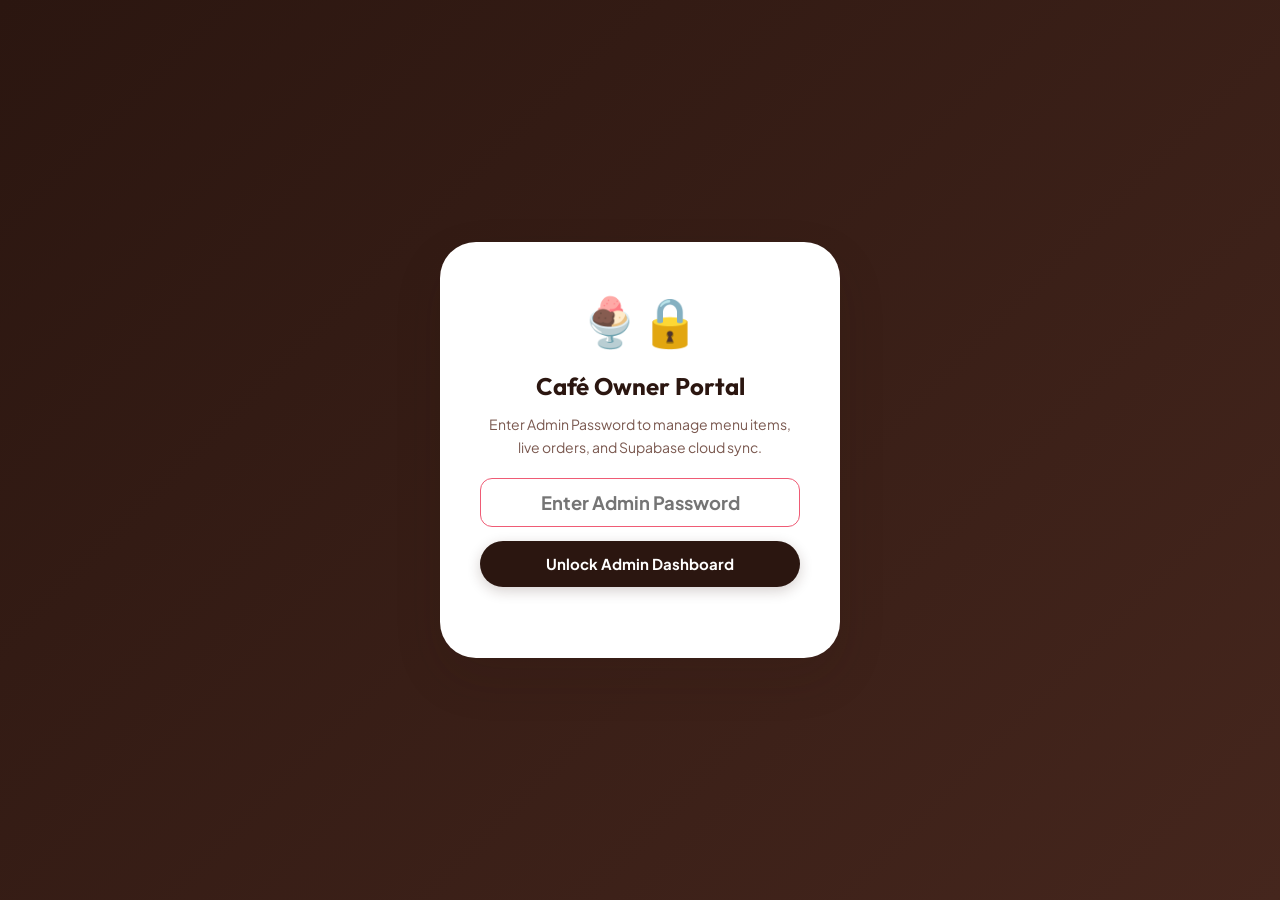
==== commit c3a649d3: "Fix Supabase sync, repair broken fries image, secure admin password, and remove instant unlock" ====
--- a/admin.html
+++ b/admin.html
@@ -308,19 +308,13 @@
     <div class="auth-card">
       <div style="font-size: 3rem; margin-bottom: 0.5rem;">🍨🔒</div>
       <h2 style="font-family: var(--font-heading); color: var(--color-chocolate-dark); margin-bottom: 0.5rem;">Café Owner Portal</h2>
-      <p style="color: var(--color-chocolate-muted); font-size: 0.875rem; margin-bottom: 1.25rem;">Enter Admin PIN to manage menu items, live orders, and Supabase cloud sync.</p>
+      <p style="color: var(--color-chocolate-muted); font-size: 0.875rem; margin-bottom: 1.25rem;">Enter Admin Password to manage menu items, live orders, and Supabase cloud sync.</p>
       
       <form id="authPinForm">
-        <input type="text" id="authPinInput" class="admin-form-input" placeholder="Enter PIN (e.g. 1234)" value="1234" style="text-align: center; font-size: 1.25rem; font-weight: 800; letter-spacing: 0.15em; margin-bottom: 0.85rem;" autofocus>
+        <input type="password" id="authPinInput" class="admin-form-input" placeholder="Enter Admin Password" style="text-align: center; font-size: 1.15rem; font-weight: 700; margin-bottom: 0.85rem;" autofocus required autocomplete="current-password">
         <button type="submit" id="submitPinBtn" class="btn btn-primary" style="width: 100%;">Unlock Admin Dashboard</button>
-        <button type="button" id="quickUnlockBtn" class="btn btn-strawberry" style="width: 100%; margin-top: 0.65rem;">
-          ⚡ 1-Click Instant Unlock
-        </button>
         <div id="pinErrorMsg" style="color: var(--color-strawberry-deep); font-weight: 700; font-size: 0.8125rem; margin-top: 0.75rem; min-height: 1.2rem;"></div>
       </form>
-      <p style="font-size: 0.75rem; color: var(--color-chocolate-muted); margin-top: 0.5rem;">
-        Default access PIN: <strong>1234</strong> (or click 1-Click Instant Unlock)
-      </p>
     </div>
   </div>
 
@@ -507,6 +501,25 @@
             💾 Save Settings & Update Store
           </button>
         </form>
+
+        <hr style="margin: 2.5rem 0 2rem; border: none; border-top: 2px dashed var(--color-chocolate-border);">
+
+        <h3 style="font-family: var(--font-heading); color: var(--color-chocolate-dark); margin-bottom: 0.4rem;">🔐 Security & Password</h3>
+        <p style="color: var(--color-chocolate-muted); font-size: 0.875rem; margin-bottom: 1.5rem;">Update the password required to access this Admin Portal.</p>
+
+        <form id="changePasswordForm">
+          <div class="admin-form-group">
+            <label>New Admin Password</label>
+            <input type="password" id="inputNewPassword" class="admin-form-input" required placeholder="Enter new password (min. 4 characters)" autocomplete="new-password">
+          </div>
+          <div class="admin-form-group">
+            <label>Confirm New Password</label>
+            <input type="password" id="inputConfirmPassword" class="admin-form-input" required placeholder="Re-enter new password" autocomplete="new-password">
+          </div>
+          <button type="submit" class="btn btn-strawberry" style="margin-top: 0.5rem;">
+            🔑 Update Password
+          </button>
+        </form>
       </div>
     </section>
 
--- a/styles/components.css
+++ b/styles/components.css
@@ -267,6 +267,7 @@
   height: 100%;
   object-fit: cover;
   transition: transform var(--transition-normal);
+  color: transparent;
 }
 
 .category-card:hover .category-img-arch img {
@@ -280,6 +281,7 @@
   color: var(--color-chocolate-dark);
   margin-bottom: 0.25rem;
   line-height: 1.25;
+  word-break: break-word;
 }
 
 .category-card-count {
